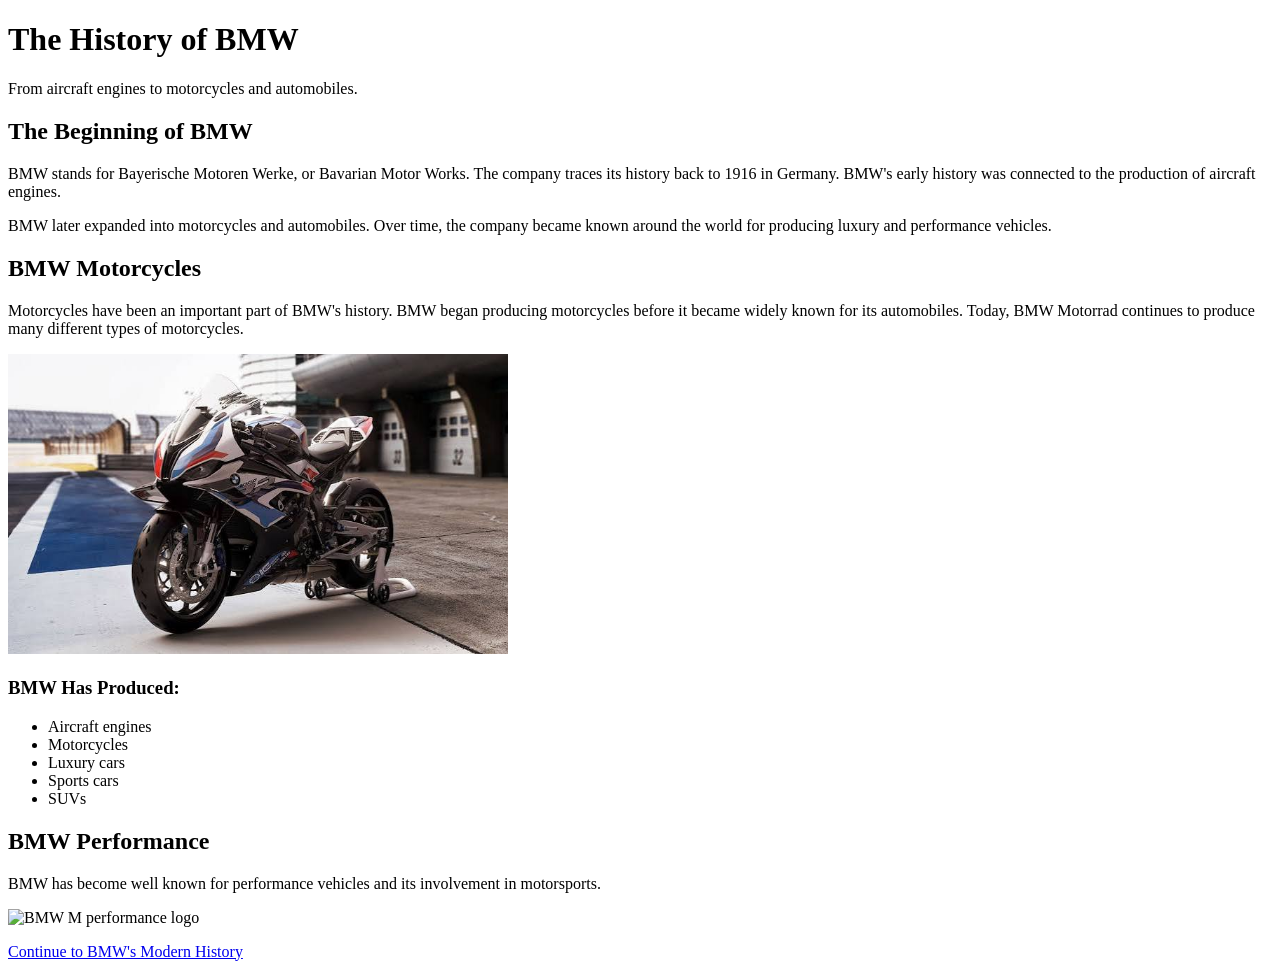
==== index.html @ 17f97a71 "Add initial content to index.html and page2.html" ====
<!DOCTYPE html>
<html lang="en">

<head>
    <meta charset="UTF-8">
    <title>History of BMW</title>
</head>

<body>

    <!-- Header contains the main title of the page -->
    <header>
        <h1>The History of BMW</h1>
        <p>From aircraft engines to motorcycles and automobiles.</p>
    </header>

    <!-- Main contains the primary content of the page -->
    <main>

        <!-- Section about the beginning of BMW -->
        <section>
            <h2>The Beginning of BMW</h2>

            <p>
                BMW stands for Bayerische Motoren Werke, or Bavarian Motor Works.
                The company traces its history back to 1916 in Germany. BMW's early
                history was connected to the production of aircraft engines.
            </p>

            <p>
                BMW later expanded into motorcycles and automobiles. Over time,
                the company became known around the world for producing luxury
                and performance vehicles.
            </p>
        </section>

        <!-- Section about BMW motorcycles -->
        <section>
            <h2>BMW Motorcycles</h2>

            <p>
                Motorcycles have been an important part of BMW's history.
                BMW began producing motorcycles before it became widely known
                for its automobiles. Today, BMW Motorrad continues to produce
                many different types of motorcycles.
            </p>

            <!-- Relative image stored in the img folder -->
            <img src="img/bmwmotorcycle.jpg"
                 alt="BMW performance motorcycle"
                 width="500">

            <h3>BMW Has Produced:</h3>

            <!-- Unordered list -->
            <ul>
                <li>Aircraft engines</li>
                <li>Motorcycles</li>
                <li>Luxury cars</li>
                <li>Sports cars</li>
                <li>SUVs</li>
            </ul>
        </section>

        <!-- Section showing an externally hosted BMW image -->
        <section>
            <h2>BMW Performance</h2>

            <p>
                BMW has become well known for performance vehicles and its
                involvement in motorsports.
            </p>

            <!-- External image using an online image address -->
            <img src="https://encrypted-tbn0.gstatic.com/images?q=tbn:ANd9GcRFF3oUhXI8_KHjlwBqCIRt8ZKuoY01_vbbR8o73pODVg&s"
                 alt="BMW M performance logo"
                 width="400">
        </section>

    </main>

    <!-- Footer links to the second page -->
    <footer>
        <p>
            <a href="page2.html">Continue to BMW's Modern History</a>
        </p>
    </footer>

</body>

</html>
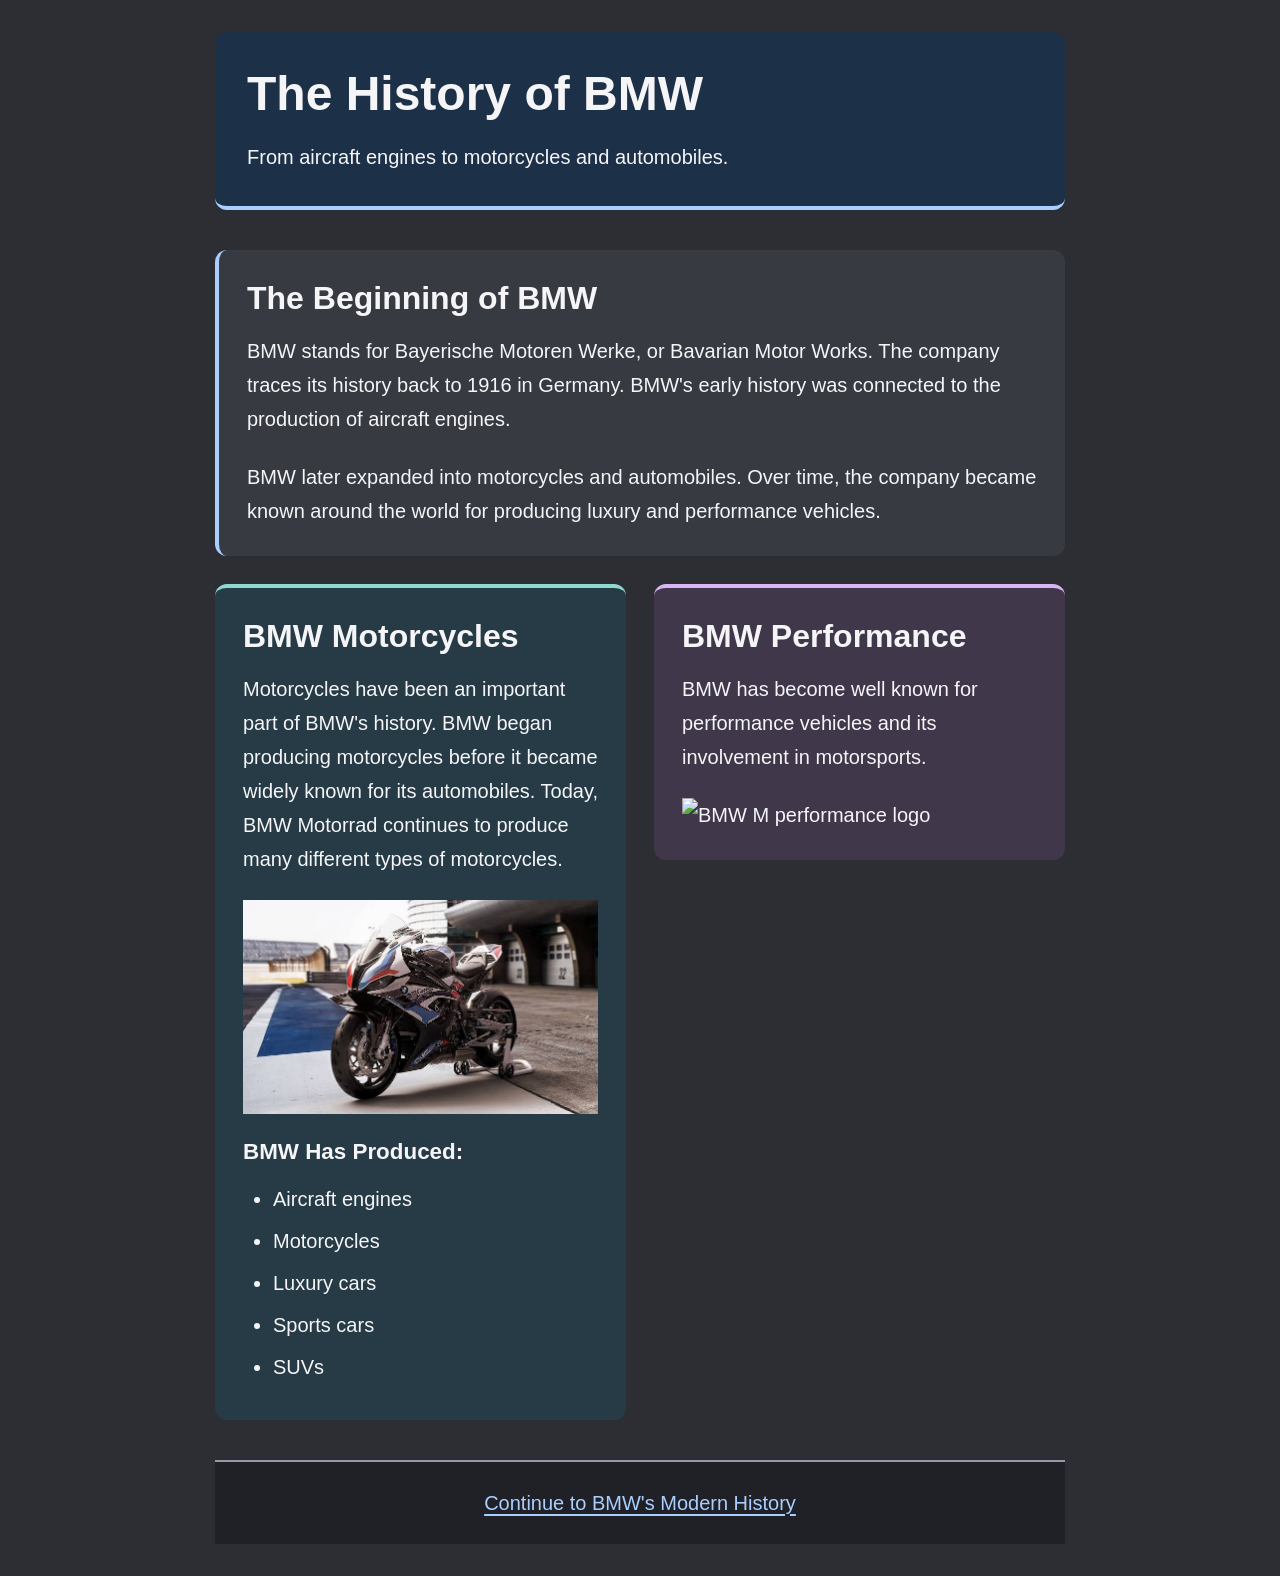
==== commit b44619d8: "Add stylesheet and fix CSS links" ====
--- a/index.html
+++ b/index.html
@@ -3,22 +3,25 @@
 
 <head>
     <meta charset="UTF-8">
+    <meta name="viewport" content="width=device-width, initial-scale=1.0">
     <title>History of BMW</title>
+    <link rel="stylesheet" href="https://fonts.googleapis.com/css2?family=Roboto:wght@400;700&display=swap" />
+    <link rel="stylesheet" href="./css/style.css" />
 </head>
 
 <body>
 
     <!-- Header contains the main title of the page -->
-    <header>
+    <header id="site-header">
         <h1>The History of BMW</h1>
         <p>From aircraft engines to motorcycles and automobiles.</p>
     </header>
 
     <!-- Main contains the primary content of the page -->
-    <main>
+    <main class="content-container">
 
         <!-- Section about the beginning of BMW -->
-        <section>
+        <section id="beginnings" class="content-section section-intro">
             <h2>The Beginning of BMW</h2>
 
             <p>
@@ -35,7 +38,7 @@
         </section>
 
         <!-- Section about BMW motorcycles -->
-        <section>
+        <section id="motorcycles" class="content-section section-feature">
             <h2>BMW Motorcycles</h2>
 
             <p>
@@ -63,7 +66,7 @@
         </section>
 
         <!-- Section showing an externally hosted BMW image -->
-        <section>
+        <section id="performance" class="content-section section-highlight">
             <h2>BMW Performance</h2>
 
             <p>
@@ -80,7 +83,7 @@
     </main>
 
     <!-- Footer links to the second page -->
-    <footer>
+    <footer id="site-footer">
         <p>
             <a href="page2.html">Continue to BMW's Modern History</a>
         </p>
@@ -88,4 +91,4 @@
 
 </body>
 
-</html>+</html>
--- a/css/style.css
+++ b/css/style.css
@@ -0,0 +1,164 @@
+* {
+    box-sizing: border-box;
+}
+
+body {
+    margin: 0;
+    padding: 32px 20px;
+    background-color: #2D2E33;
+    color: #F5F5F7;
+    font-family: "Roboto", Arial, sans-serif;
+    font-size: 20px;
+    line-height: 1.7;
+}
+
+/* Keep headings and paragraphs aligned in a centered reading column. */
+header,
+main,
+footer {
+    width: 100%;
+    max-width: 850px;
+    margin-inline: auto;
+    text-align: left;
+}
+
+/* ID selectors distinguish the page header from the footer. */
+#site-header {
+    margin-bottom: 40px;
+    padding: 32px;
+    background-color: #1C3048;
+    border-bottom: 4px solid #A9CEFF;
+    border-radius: 12px;
+}
+
+#site-footer {
+    margin-top: 40px;
+    padding: 24px 32px;
+    background-color: #202126;
+    border-top: 2px solid #9798AC;
+    text-align: center;
+}
+
+#site-header p,
+#site-footer p {
+    margin-bottom: 0;
+}
+
+/* Class selectors give the sections shared spacing and different colors. */
+.content-section {
+    padding: 28px;
+    border-radius: 12px;
+}
+
+.content-section > :last-child {
+    margin-bottom: 0;
+}
+
+.section-intro {
+    background-color: #383A42;
+    border-left: 4px solid #A9CEFF;
+}
+
+.section-feature {
+    background-color: #263B46;
+    border-top: 4px solid #8DD9CF;
+}
+
+.section-highlight {
+    background-color: #41374B;
+    border-top: 4px solid #D8B5F5;
+}
+
+/* The index introduction spans the row; the other sections sit side by side. */
+.content-container {
+    display: flex;
+    flex-wrap: wrap;
+    gap: 28px;
+    align-items: flex-start;
+}
+
+.content-container > .content-section {
+    flex: 1 1 0;
+    min-width: 0;
+    margin-bottom: 0;
+}
+
+#beginnings {
+    flex-basis: 100%;
+}
+
+@media (max-width: 700px) {
+    .content-container {
+        flex-direction: column;
+    }
+
+    .content-container > .content-section {
+        width: 100%;
+        flex: auto;
+    }
+
+    #site-header,
+    #site-footer,
+    .content-section {
+        padding: 20px;
+    }
+}
+
+h1,
+h2,
+h3 {
+    margin: 0 0 16px;
+    font-weight: 700;
+    line-height: 1.25;
+}
+
+h1 {
+    font-size: clamp(2rem, 5vw, 3rem);
+}
+
+h2 {
+    font-size: clamp(1.6rem, 4vw, 2rem);
+}
+
+h3 {
+    font-size: 1.4rem;
+}
+
+p {
+    margin: 0 0 24px;
+}
+
+section {
+    margin-bottom: 40px;
+}
+
+ul,
+ol {
+    margin: 0 0 24px;
+    padding-left: 1.5em;
+}
+
+li {
+    margin-bottom: 8px;
+}
+
+img {
+    display: block;
+    max-width: 100%;
+    height: auto;
+    margin: 24px 0;
+}
+
+a {
+    color: #A9CEFF;
+    text-underline-offset: 0.2em;
+}
+
+a:hover {
+    color: #FFFFFF;
+}
+
+a:focus-visible {
+    outline: 3px solid currentColor;
+    outline-offset: 4px;
+}
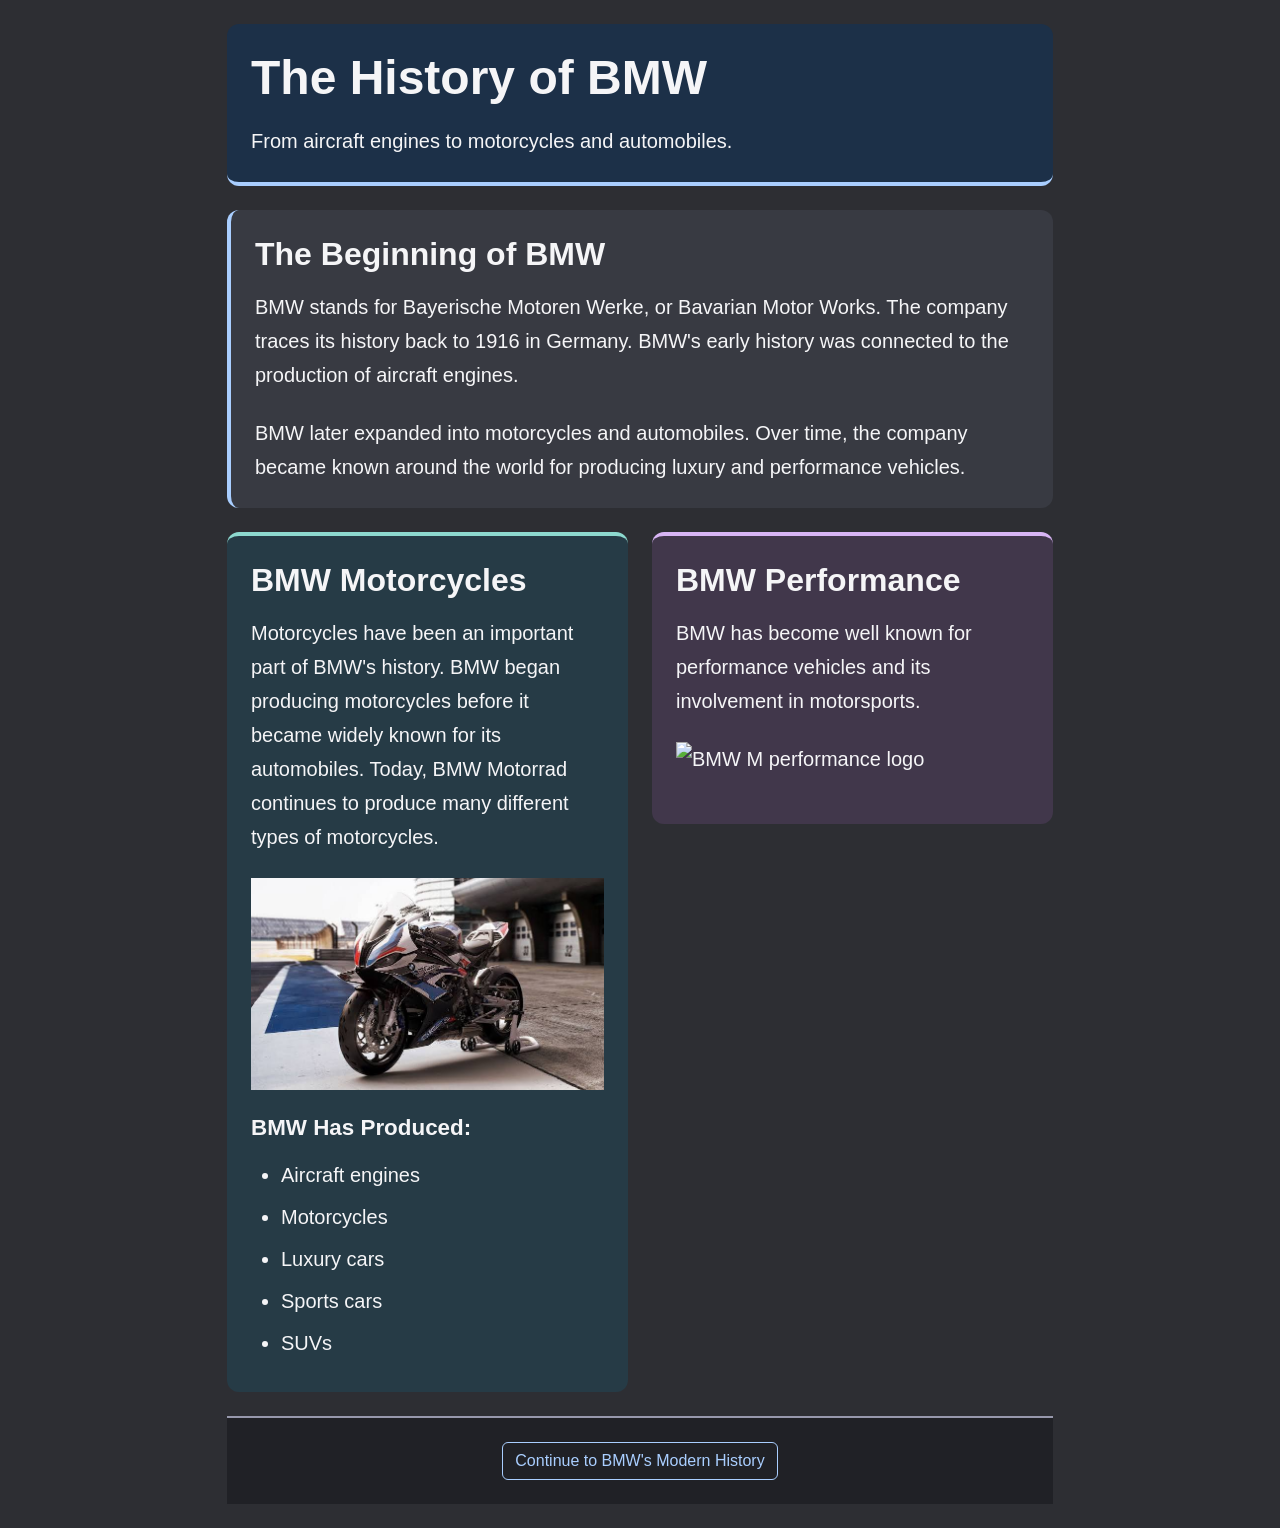
==== commit b953c6ab: "Add Bootstrap styling and refactor custom CSS" ====
--- a/index.html
+++ b/index.html
@@ -6,22 +6,26 @@
     <meta name="viewport" content="width=device-width, initial-scale=1.0">
     <title>History of BMW</title>
     <link rel="stylesheet" href="https://fonts.googleapis.com/css2?family=Roboto:wght@400;700&display=swap" />
+    <link rel="stylesheet" href="https://cdn.jsdelivr.net/npm/bootstrap@5.3.8/dist/css/bootstrap.min.css" integrity="sha384-sRIl4kxILFvY47J16cr9ZwB07vP4J8+LH7qKQnuqkuIAvNWLzeN8tE5YBujZqJLB" crossorigin="anonymous" />
     <link rel="stylesheet" href="./css/style.css" />
 </head>
 
-<body>
+<body class="py-4 px-3">
+    <div class="container site-container">
 
     <!-- Header contains the main title of the page -->
-    <header id="site-header">
+    <header id="site-header" class="p-4 mb-4">
         <h1>The History of BMW</h1>
         <p>From aircraft engines to motorcycles and automobiles.</p>
     </header>
 
     <!-- Main contains the primary content of the page -->
-    <main class="content-container">
+    <main>
+        <div class="row g-4">
 
         <!-- Section about the beginning of BMW -->
-        <section id="beginnings" class="content-section section-intro">
+        <div class="col-12">
+        <section id="beginnings" class="content-section section-intro p-4">
             <h2>The Beginning of BMW</h2>
 
             <p>
@@ -36,9 +40,11 @@
                 and performance vehicles.
             </p>
         </section>
+        </div>
 
         <!-- Section about BMW motorcycles -->
-        <section id="motorcycles" class="content-section section-feature">
+        <div class="col-12 col-md-6">
+        <section id="motorcycles" class="content-section section-feature p-4">
             <h2>BMW Motorcycles</h2>
 
             <p>
@@ -49,7 +55,7 @@
             </p>
 
             <!-- Relative image stored in the img folder -->
-            <img src="img/bmwmotorcycle.jpg"
+            <img class="img-fluid d-block my-4" src="img/bmwmotorcycle.jpg"
                  alt="BMW performance motorcycle"
                  width="500">
 
@@ -64,9 +70,11 @@
                 <li>SUVs</li>
             </ul>
         </section>
+        </div>
 
         <!-- Section showing an externally hosted BMW image -->
-        <section id="performance" class="content-section section-highlight">
+        <div class="col-12 col-md-6">
+        <section id="performance" class="content-section section-highlight p-4">
             <h2>BMW Performance</h2>
 
             <p>
@@ -75,20 +83,24 @@
             </p>
 
             <!-- External image using an online image address -->
-            <img src="https://encrypted-tbn0.gstatic.com/images?q=tbn:ANd9GcRFF3oUhXI8_KHjlwBqCIRt8ZKuoY01_vbbR8o73pODVg&s"
+            <img class="img-fluid d-block my-4" src="https://encrypted-tbn0.gstatic.com/images?q=tbn:ANd9GcRFF3oUhXI8_KHjlwBqCIRt8ZKuoY01_vbbR8o73pODVg&s"
                  alt="BMW M performance logo"
                  width="400">
         </section>
+        </div>
 
+        </div>
     </main>
 
     <!-- Footer links to the second page -->
-    <footer id="site-footer">
+    <footer id="site-footer" class="mt-4 p-4 text-center">
         <p>
-            <a href="page2.html">Continue to BMW's Modern History</a>
+            <a class="btn btn-outline-light btn-history" href="page2.html">Continue to BMW's Modern History</a>
         </p>
     </footer>
 
+    </div>
 </body>
 
 </html>
+
